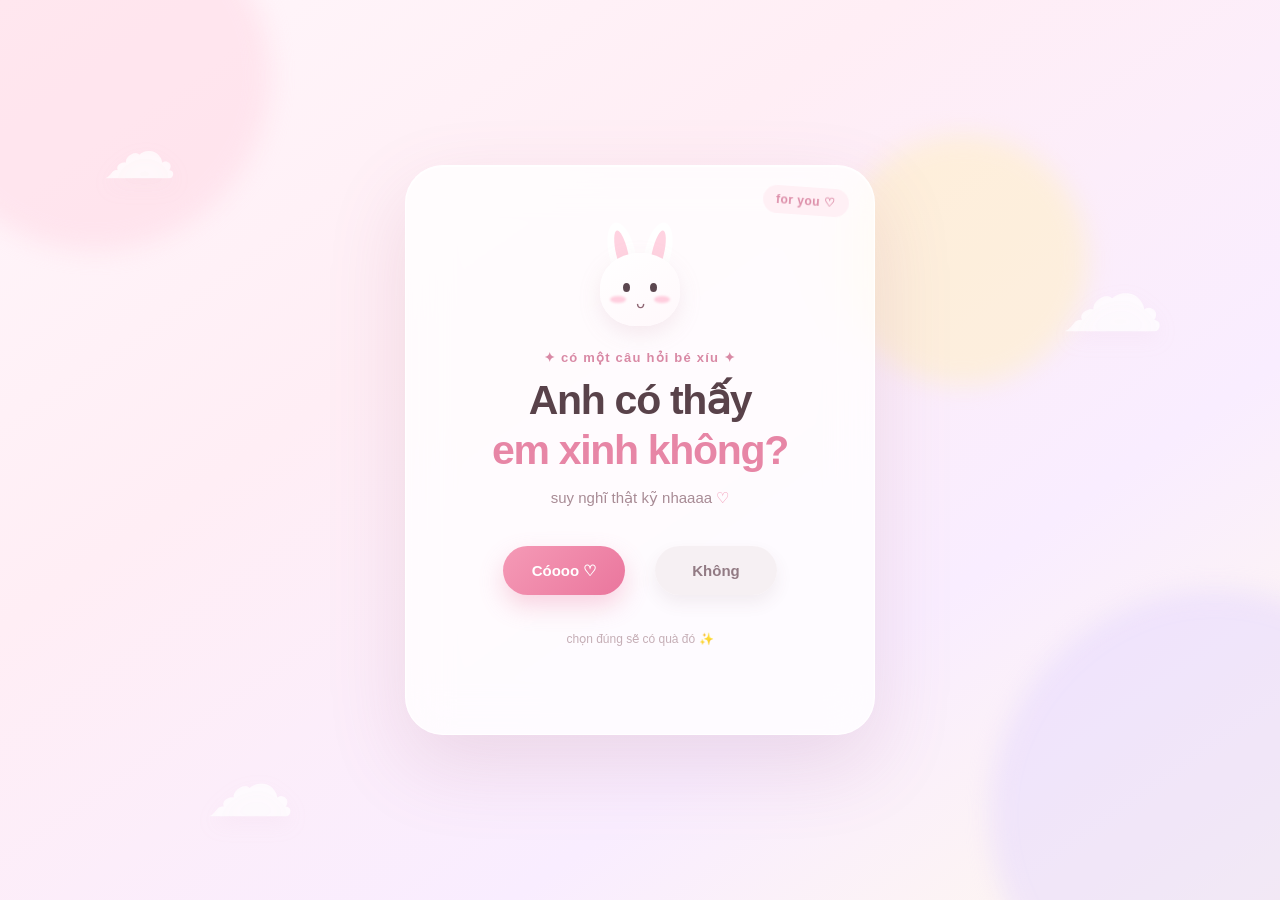
==== chans/chan-01/index.html @ 975bff27 "Initial chan collection" ====
<!DOCTYPE html>
<html lang="vi">

<head>
    <meta charset="UTF-8">

    <meta name="viewport" content="width=device-width, initial-scale=1.0">

    <title>Một câu hỏi nhỏ ♡</title>

    <link rel="stylesheet" href="style.css">
</head>

<body>

    <!-- BACKGROUND -->

    <div class="background">

        <div class="blob blob-1"></div>
        <div class="blob blob-2"></div>
        <div class="blob blob-3"></div>

        <div class="cloud cloud-1">☁</div>
        <div class="cloud cloud-2">☁</div>
        <div class="cloud cloud-3">☁</div>

    </div>


    <!-- FLOATING HEARTS / STARS -->

    <div id="floatingLayer" class="floating-layer"></div>


    <!-- CARD -->

    <main class="card" id="card">

        <div class="ribbon">
            for you ♡
        </div>


        <!-- QUESTION -->

        <section id="questionScreen" class="screen question-screen">

            <div class="bunny">

                <div class="ear ear-left"></div>
                <div class="ear ear-right"></div>

                <div class="bunny-face">

                    <div class="eye eye-left"></div>
                    <div class="eye eye-right"></div>

                    <div class="blush blush-left"></div>
                    <div class="blush blush-right"></div>

                    <div class="mouth">
                        ᴗ
                    </div>

                </div>

            </div>


            <p class="tiny-title">
                ✦ có một câu hỏi bé xíu ✦
            </p>


            <h1>
                Anh có thấy
                <span>em xinh không?</span>
            </h1>


            <p class="subtitle">
                suy nghĩ thật kỹ nhaaaa
                <span class="mini-heart">♡</span>
            </p>


            <div class="button-zone" id="buttonZone">

                <button class="yes-btn" id="yesBtn" type="button">
                    Cóooo ♡
                </button>


                <button class="no-btn" id="noBtn" type="button" aria-label="Không">
                    Không
                </button>

            </div>


            <p class="hint">
                chọn đúng sẽ có quà đó ✨
            </p>

        </section>


        <!-- RESULT -->

        <section id="resultScreen" class="screen result-screen hidden">

            <div class="success-icon">
                ♡
            </div>


            <p class="tiny-title">
                em biết màaa ♡
            </p>


            <h1 class="result-title">

                Đấy, biết ngay

                <span>
                    anh có mắt nhìn mà
                </span>

                ✨

            </h1>


            <!--
            Nếu muốn dùng ảnh:

            <div class="photo-wrapper">

                <img
                    src="images/photo.jpg"
                    alt="cute photo"
                    class="result-photo"
                >

                <div class="photo-tape">
                    ♡
                </div>

            </div>
            -->


            <div class="message-box">

                <span class="quote">
                    “
                </span>

                <p>
                    Cảm ơn vì đã lựa chọn
                    đáp án duy nhất được phép
                    lựa chọn nha =))
                </p>

                <span class="quote quote-end">
                    ”
                </span>

            </div>


            <p class="ending">

                em mãi ủng hộ anh ạ

                <span>
                    ૮ ˶ᵔ ᵕ ᵔ˶ ა
                </span>

            </p>


            <button class="again-btn" id="againBtn" type="button">
                chơi lại ♡
            </button>

        </section>

    </main>


    <script src="script.js"></script>

</body>

</html>
---- chans/chan-01/style.css ----
/* ==============================
   RESET
============================== */

* {
    box-sizing: border-box;
}

html,
body {
    width: 100%;
    min-height: 100%;
    margin: 0;
    padding: 0;
}

body {
    min-height: 100vh;

    display: flex;
    align-items: center;
    justify-content: center;

    overflow: hidden;

    font-family:
        "Nunito",
        "Avenir Next",
        -apple-system,
        BlinkMacSystemFont,
        "Segoe UI",
        sans-serif;

    color: #5d454f;

    background:
        linear-gradient(145deg,
            #fff7fb 0%,
            #ffeef5 35%,
            #f9edff 70%,
            #fff8ed 100%);
}


/* ==============================
   BACKGROUND
============================== */

.background {
    position: fixed;
    inset: 0;

    overflow: hidden;

    pointer-events: none;
}


.blob {
    position: absolute;

    border-radius: 50%;

    filter: blur(12px);

    opacity: 0.45;

    animation:
        blobMove 12s ease-in-out infinite alternate;
}


.blob-1 {
    width: 350px;
    height: 350px;

    top: -100px;
    left: -80px;

    background: #ffd3e1;
}


.blob-2 {
    width: 450px;
    height: 450px;

    right: -160px;
    bottom: -140px;

    background: #e2d4ff;

    animation-delay: -4s;
}


.blob-3 {
    width: 250px;
    height: 250px;

    right: 15%;
    top: 15%;

    background: #fff0b9;

    animation-delay: -7s;
}


@keyframes blobMove {

    from {
        transform:
            translate(0, 0) scale(1);
    }

    to {
        transform:
            translate(40px, 30px) scale(1.15);
    }
}


/* CLOUDS */

.cloud {
    position: absolute;

    color:
        rgba(255,
            255,
            255,
            0.72);

    filter:
        drop-shadow(0 8px 10px rgba(216,
                172,
                193,
                0.10));

    user-select: none;
}


.cloud-1 {
    top: 12%;
    left: 8%;

    font-size: 75px;

    animation:
        cloudFloat 12s ease-in-out infinite;
}


.cloud-2 {
    right: 9%;
    top: 26%;

    font-size: 105px;

    animation:
        cloudFloat 15s ease-in-out infinite reverse;
}


.cloud-3 {
    left: 16%;
    bottom: 7%;

    font-size: 90px;

    animation:
        cloudFloat 14s ease-in-out infinite;
}


@keyframes cloudFloat {

    0%,
    100% {
        transform:
            translateY(0) translateX(0);
    }

    50% {
        transform:
            translateY(-18px) translateX(15px);
    }
}


/* ==============================
   FLOATING DECORATION
============================== */

.floating-layer {
    position: fixed;

    inset: 0;

    overflow: hidden;

    pointer-events: none;
}


.float-item {
    position: absolute;

    bottom: -50px;

    opacity: 0;

    user-select: none;

    animation:
        floatUp linear forwards;
}


@keyframes floatUp {

    0% {
        opacity: 0;

        transform:
            translateY(0) rotate(0deg) scale(0.7);
    }

    15% {
        opacity: 0.7;
    }

    80% {
        opacity: 0.55;
    }

    100% {
        opacity: 0;

        transform:
            translateY(-115vh) rotate(25deg) scale(1.2);
    }
}


/* ==============================
   CARD
============================== */

.card {
    position: relative;

    z-index: 10;

    width: min(92vw, 470px);

    min-height: 570px;

    padding:
        55px 42px 38px;

    border:
        1px solid rgba(255,
            255,
            255,
            0.85);

    border-radius: 38px;

    background:
        rgba(255,
            255,
            255,
            0.78);

    backdrop-filter:
        blur(22px);

    -webkit-backdrop-filter:
        blur(22px);

    box-shadow:
        0 30px 80px rgba(164,
            94,
            127,
            0.16),
        inset 0 1px 1px rgba(255,
            255,
            255,
            0.9);

    text-align: center;

    /*
        Quan trọng:
        Không đặt overflow:hidden,
        vì nút Không được phép
        lòi ra card khoảng 12px.
    */
    overflow: visible;

    animation:
        cardEnter 0.9s cubic-bezier(.2,
            .8,
            .2,
            1);
}


@keyframes cardEnter {

    from {
        opacity: 0;

        transform:
            translateY(35px) scale(0.94);
    }

    to {
        opacity: 1;

        transform:
            translateY(0) scale(1);
    }
}


/* RIBBON */

.ribbon {
    position: absolute;

    top: 21px;
    right: 26px;

    padding:
        7px 13px;

    border-radius: 999px;

    background: #fff0f5;

    color: #dc8da8;

    font-size: 12px;
    font-weight: 700;

    letter-spacing: 0.5px;

    transform:
        rotate(4deg);
}


/* ==============================
   BUNNY
============================== */

.bunny {
    position: relative;

    width: 100px;
    height: 115px;

    margin:
        0 auto 14px;
}


.bunny-face {
    position: absolute;

    left: 10px;
    top: 32px;

    width: 80px;
    height: 73px;

    border-radius:
        48% 48% 45% 45%;

    background:
        linear-gradient(150deg,
            #fff,
            #fff8fb);

    box-shadow:
        0 8px 22px rgba(201,
            143,
            165,
            0.18);
}


.ear {
    position: absolute;

    width: 26px;
    height: 62px;

    top: 1px;

    border-radius:
        50% 50% 45% 45%;

    background: #fff;
}


.ear::after {
    content: "";

    position: absolute;

    inset:
        8px 7px;

    border-radius: 50%;

    background: #ffd3e1;
}


.ear-left {
    left: 19px;

    transform:
        rotate(-13deg);
}


.ear-right {
    right: 19px;

    transform:
        rotate(13deg);
}


.eye {
    position: absolute;

    top: 30px;

    width: 7px;
    height: 9px;

    border-radius: 50%;

    background: #5b474f;
}


.eye-left {
    left: 23px;
}


.eye-right {
    right: 23px;
}


.blush {
    position: absolute;

    top: 43px;

    width: 16px;
    height: 7px;

    border-radius: 50%;

    background:
        rgba(255,
            153,
            187,
            0.45);

    filter:
        blur(1px);
}


.blush-left {
    left: 10px;
}


.blush-right {
    right: 10px;
}


.mouth {
    position: absolute;

    left: 50%;
    top: 41px;

    transform:
        translateX(-50%);

    font-size: 15px;

    color: #8e6573;
}


/* ==============================
   TEXT
============================== */

.tiny-title {
    margin:
        3px 0 12px;

    color: #d989a5;

    font-size: 13px;
    font-weight: 700;

    letter-spacing: 1.2px;
}


h1 {
    margin: 0;

    color: #59424a;

    font-size:
        clamp(29px,
            7vw,
            41px);

    line-height: 1.15;

    letter-spacing: -1.3px;
}


h1 span {
    display: block;

    margin-top: 3px;

    color: #e786a6;
}


.subtitle {
    margin:
        15px 0 0;

    color: #a88b95;

    font-size: 15px;
}


.mini-heart {
    display: inline-block;

    color: #ef8aaa;

    animation:
        tinyHeartbeat 1s infinite;
}


@keyframes tinyHeartbeat {

    50% {
        transform:
            scale(1.25);
    }
}


/* ==============================
   BUTTON AREA
============================== */

.button-zone {
    position: relative;

    width: 290px;
    height: 112px;

    margin:
        29px auto 0;
}


button {
    font-family: inherit;

    border: none;

    -webkit-tap-highlight-color:
        transparent;
}


/*
    Chỉ chia sẻ kích thước.
    KHÔNG đặt pointer-events chung.
*/

.yes-btn,
.no-btn {
    position: absolute;

    width: 122px;
    height: 49px;

    top: 10px;

    border-radius: 999px;

    font-size: 15px;
    font-weight: 800;

    user-select: none;
}


/* ==============================
   YES
============================== */

.yes-btn {
    left: 8px;
    right: auto;

    color: white;

    background:
        linear-gradient(135deg,
            #f59ab6,
            #ea769d);

    box-shadow:
        0 11px 24px rgba(233,
            117,
            156,
            0.30);

    cursor: pointer;

    /*
       Cóooo click bình thường.
    */
    pointer-events: auto;

    z-index: 30;

    transition:
        transform 0.2s ease,
        box-shadow 0.2s ease;
}


.yes-btn:hover {
    transform:
        translateY(-2px) scale(1.07);

    box-shadow:
        0 15px 30px rgba(233,
            117,
            156,
            0.35);
}


.yes-btn:active {
    transform:
        scale(0.95);
}


/* ==============================
   NO
============================== */

.no-btn {
    left: auto;
    right: 8px;

    color: #927b84;

    background:
        rgba(246,
            240,
            243,
            0.97);

    box-shadow:
        0 8px 17px rgba(100,
            70,
            80,
            0.08);

    /*
       Rất quan trọng:

       Desktop không thể click/chạm
       trực tiếp vào nút Không.

       JS sẽ tự phát hiện vị trí chuột.
    */
    pointer-events: none;

    cursor: default;

    z-index: 999;

    /*
       Né rất nhanh.

       Mỗi lần JS chỉ dịch 58px,
       nhưng transition chỉ 70ms.
    */
    transition:
        left 0.07s cubic-bezier(.2, .85, .2, 1),
        top 0.07s cubic-bezier(.2, .85, .2, 1);

    will-change:
        left,
        top;
}


.hint {
    margin:
        -16px 0 0;

    color: #c5aeb6;

    font-size: 12px;
}


/* ==============================
   RESULT
============================== */

.hidden {
    display: none !important;
}


.result-screen {
    padding-top: 15px;
}


.success-icon {
    width: 92px;
    height: 92px;

    margin:
        5px auto 20px;

    display: flex;

    justify-content: center;
    align-items: center;

    border-radius: 50%;

    color: #eb83a5;

    font-size: 58px;

    background:
        linear-gradient(145deg,
            #fff0f6,
            #fff9fc);

    box-shadow:
        0 15px 35px rgba(232,
            129,
            164,
            0.18);

    animation:
        heartPulse 1.5s infinite;
}


@keyframes heartPulse {

    0%,
    100% {
        transform:
            scale(1);
    }

    50% {
        transform:
            scale(1.09);
    }
}


.result-title {
    font-size:
        clamp(27px,
            6vw,
            37px);
}


/* OPTIONAL PHOTO */

.photo-wrapper {
    position: relative;

    width: 180px;

    margin:
        25px auto 22px;

    transform:
        rotate(-3deg);

    animation:
        photoPop 0.75s cubic-bezier(.2,
            1.3,
            .3,
            1);
}


.result-photo {
    width: 180px;
    height: 180px;

    display: block;

    object-fit: cover;

    border:
        9px solid white;

    border-radius: 24px;

    box-shadow:
        0 18px 35px rgba(145,
            87,
            110,
            0.20);
}


.photo-tape {
    position: absolute;

    top: -13px;
    left: 50%;

    width: 68px;

    padding:
        5px 0;

    transform:
        translateX(-50%) rotate(3deg);

    background:
        rgba(255,
            218,
            229,
            0.88);

    color: #d87e9b;
}


@keyframes photoPop {

    from {
        opacity: 0;

        transform:
            scale(0.65) rotate(-10deg);
    }

    to {
        opacity: 1;

        transform:
            scale(1) rotate(-3deg);
    }
}


/* MESSAGE */

.message-box {
    position: relative;

    margin:
        27px auto 18px;

    padding:
        21px 26px;

    max-width: 320px;

    border-radius: 23px;

    color: #927782;

    background:
        rgba(255,
            242,
            247,
            0.82);

    font-size: 14px;

    line-height: 1.65;
}


.message-box p {
    margin: 0;
}


.quote {
    position: absolute;

    left: 10px;
    top: -9px;

    color: #e9a5ba;

    font-size: 42px;
}


.quote-end {
    left: auto;
    right: 10px;

    top: auto;
    bottom: -27px;
}


.ending {
    margin:
        19px 0 20px;

    color: #9c7b86;

    font-size: 15px;
}


.ending span {
    display: block;

    margin-top: 8px;

    color: #df8ca7;

    font-size: 20px;
}


.again-btn {
    padding:
        11px 22px;

    border-radius: 999px;

    background: #fff0f5;

    color: #dc83a0;

    font-weight: 700;

    cursor: pointer;

    transition:
        transform 0.2s ease;
}


.again-btn:hover {
    transform:
        scale(1.05);
}


/* ==============================
   CONFETTI
============================== */

.confetti {
    position: fixed;

    width: 10px;
    height: 10px;

    border-radius: 50%;

    pointer-events: none;

    z-index: 9999;

    animation:
        confettiFly 1.2s ease-out forwards;
}


@keyframes confettiFly {

    from {
        opacity: 1;

        transform:
            translate(0, 0) scale(1);
    }

    to {
        opacity: 0;

        transform:
            translate(var(--x),
                var(--y)) rotate(var(--r)) scale(0.4);
    }
}


/* ==============================
   MOBILE
============================== */

@media (max-width: 520px) {

    body {
        align-items: center;
    }


    .card {
        width: 90vw;

        min-height: 540px;

        padding:
            49px 23px 30px;

        border-radius: 31px;
    }


    .button-zone {
        width: 265px;
    }


    .yes-btn,
    .no-btn {
        width: 112px;
    }


    .cloud-2 {
        font-size: 70px;
    }

}


/* VERY SMALL PHONE */

@media (max-height: 670px) {

    .card {
        transform:
            scale(0.88);
    }

}
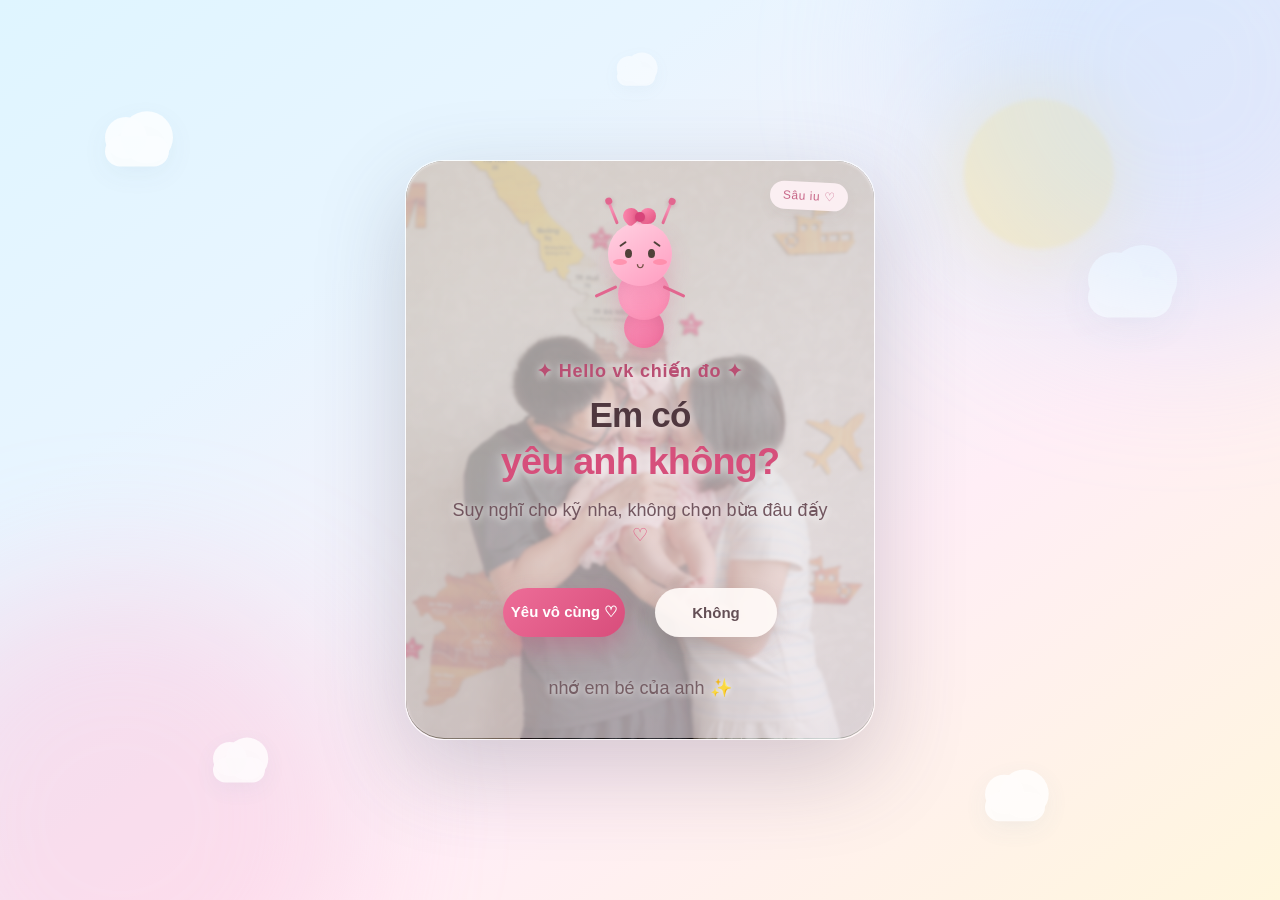
==== commit d44ce97d: "update" ====
--- a/chans/chan-01/index.html
+++ b/chans/chan-01/index.html
@@ -6,93 +6,144 @@
 
     <meta name="viewport" content="width=device-width, initial-scale=1.0">
 
-    <title>Một câu hỏi nhỏ ♡</title>
+    <title>Vk chiến đo ♡</title>
 
     <link rel="stylesheet" href="style.css">
 </head>
 
 <body>
 
-    <!-- BACKGROUND -->
-
-    <div class="background">
-
-        <div class="blob blob-1"></div>
-        <div class="blob blob-2"></div>
-        <div class="blob blob-3"></div>
-
-        <div class="cloud cloud-1">☁</div>
-        <div class="cloud cloud-2">☁</div>
-        <div class="cloud cloud-3">☁</div>
+    <!-- =========================
+         SKY BACKGROUND
+    ========================== -->
+
+    <div class="sky-background">
+
+        <div class="sun-glow"></div>
+
+        <div class="sky-cloud cloud-a">
+            <span></span>
+            <span></span>
+            <span></span>
+        </div>
+
+        <div class="sky-cloud cloud-b">
+            <span></span>
+            <span></span>
+            <span></span>
+        </div>
+
+        <div class="sky-cloud cloud-c">
+            <span></span>
+            <span></span>
+            <span></span>
+        </div>
+
+        <div class="sky-cloud cloud-d">
+            <span></span>
+            <span></span>
+            <span></span>
+        </div>
+
+        <div class="sky-cloud cloud-e">
+            <span></span>
+            <span></span>
+            <span></span>
+        </div>
 
     </div>
 
 
-    <!-- FLOATING HEARTS / STARS -->
+    <!-- =========================
+         FLOATING HEARTS / STARS
+    ========================== -->
 
     <div id="floatingLayer" class="floating-layer"></div>
 
 
-    <!-- CARD -->
+    <!-- =========================
+         CARD
+    ========================== -->
 
     <main class="card" id="card">
 
         <div class="ribbon">
-            for you ♡
-        </div>
-
-
-        <!-- QUESTION -->
+            Sâu iu ♡
+        </div>
+
+
+        <!-- =====================
+             QUESTION
+        ====================== -->
 
         <section id="questionScreen" class="screen question-screen">
 
-            <div class="bunny">
-
-                <div class="ear ear-left"></div>
-                <div class="ear ear-right"></div>
-
-                <div class="bunny-face">
-
-                    <div class="eye eye-left"></div>
-                    <div class="eye eye-right"></div>
-
-                    <div class="blush blush-left"></div>
-                    <div class="blush blush-right"></div>
-
-                    <div class="mouth">
+            <!-- CUTE WORM -->
+
+            <div class="worm-mascot">
+
+                <div class="worm-segment segment-tail"></div>
+                <div class="worm-segment segment-mid"></div>
+
+                <div class="worm-segment segment-head">
+
+                    <div class="worm-antenna antenna-left"></div>
+                    <div class="worm-antenna antenna-right"></div>
+
+                    <div class="worm-bow">
+                        <span></span>
+                        <span></span>
+                        <i></i>
+                    </div>
+
+                    <div class="worm-eye worm-eye-left"></div>
+                    <div class="worm-eye worm-eye-right"></div>
+
+                    <div class="worm-lash lash-left"></div>
+                    <div class="worm-lash lash-right"></div>
+
+                    <div class="worm-blush blush-left"></div>
+                    <div class="worm-blush blush-right"></div>
+
+                    <div class="worm-mouth">
                         ᴗ
                     </div>
 
                 </div>
 
+                <div class="worm-arm arm-left"></div>
+                <div class="worm-arm arm-right"></div>
+
             </div>
 
 
             <p class="tiny-title">
-                ✦ có một câu hỏi bé xíu ✦
+                ✦ Hello vk chiến đo ✦
             </p>
 
 
             <h1>
-                Anh có thấy
-                <span>em xinh không?</span>
+                Em có
+                <span>yêu anh không?</span>
             </h1>
 
 
             <p class="subtitle">
-                suy nghĩ thật kỹ nhaaaa
+                Suy nghĩ cho kỹ nha, không chọn bừa đâu đấy
                 <span class="mini-heart">♡</span>
             </p>
 
 
+            <!-- BUTTONS -->
+
             <div class="button-zone" id="buttonZone">
 
                 <button class="yes-btn" id="yesBtn" type="button">
-                    Cóooo ♡
+                    Yêu vô cùng ♡
                 </button>
 
 
-                <button class="no-btn" id="noBtn" type="button" aria-label="Không">
+                <button class="no-btn" id="noBtn" type="button">
                     Không
                 </button>
 
@@ -100,13 +151,15 @@
 
 
             <p class="hint">
-                chọn đúng sẽ có quà đó ✨
+                nhớ em bé của anh ✨
             </p>
 
         </section>
 
 
-        <!-- RESULT -->
+        <!-- =====================
+             RESULT
+        ====================== -->
 
         <section id="resultScreen" class="screen result-screen hidden">
 
@@ -116,40 +169,21 @@
 
 
             <p class="tiny-title">
-                em biết màaa ♡
+                biết ngay màaa ♡
             </p>
 
 
             <h1 class="result-title">
 
-                Đấy, biết ngay
+                Anh biết
 
                 <span>
-                    anh có mắt nhìn mà
+                    em yêu anh nhất
                 </span>
 
                 ✨
 
             </h1>
-
-
-            <!--
-            Nếu muốn dùng ảnh:
-
-            <div class="photo-wrapper">
-
-                <img
-                    src="images/photo.jpg"
-                    alt="cute photo"
-                    class="result-photo"
-                >
-
-                <div class="photo-tape">
-                    ♡
-                </div>
-
-            </div>
-            -->
 
 
             <div class="message-box">
@@ -159,9 +193,7 @@
                 </span>
 
                 <p>
-                    Cảm ơn vì đã lựa chọn
-                    đáp án duy nhất được phép
-                    lựa chọn nha =))
+                    Cảm ơn em vì vẫn luôn ở đây ♡
                 </p>
 
                 <span class="quote quote-end">
@@ -173,7 +205,7 @@
 
             <p class="ending">
 
-                em mãi ủng hộ anh ạ
+                ckdeptraivodoicuaem
 
                 <span>
                     ૮ ˶ᵔ ᵕ ᵔ˶ ა
--- a/chans/chan-01/style.css
+++ b/chans/chan-01/style.css
@@ -18,8 +18,10 @@
     min-height: 100vh;
 
     display: flex;
+    justify-content: center;
     align-items: center;
-    justify-content: center;
+
+    position: relative;
 
     overflow: hidden;
 
@@ -31,167 +33,247 @@
         "Segoe UI",
         sans-serif;
 
-    color: #5d454f;
+    color: #513d46;
+
+    background: #dff4ff;
+}
+
+
+/* ==============================
+   SKY BACKGROUND
+============================== */
+
+.sky-background {
+    position: fixed;
+
+    inset: 0;
+
+    z-index: 0;
+
+    overflow: hidden;
+
+    pointer-events: none;
 
     background:
         linear-gradient(145deg,
-            #fff7fb 0%,
-            #ffeef5 35%,
-            #f9edff 70%,
-            #fff8ed 100%);
-}
-
-
-/* ==============================
-   BACKGROUND
-============================== */
-
-.background {
-    position: fixed;
-    inset: 0;
-
-    overflow: hidden;
-
-    pointer-events: none;
-}
-
-
-.blob {
-    position: absolute;
+            #dff5ff 0%,
+            #e8f5ff 28%,
+            #ffeef6 65%,
+            #fff6dd 100%);
+}
+
+
+/* soft pastel lights */
+
+.sky-background::before {
+    content: "";
+
+    position: absolute;
+
+    width: 480px;
+    height: 480px;
+
+    left: -120px;
+    bottom: -160px;
 
     border-radius: 50%;
 
-    filter: blur(12px);
-
-    opacity: 0.45;
+    background:
+        rgba(255, 181, 211, 0.32);
+
+    filter: blur(70px);
+}
+
+
+.sky-background::after {
+    content: "";
+
+    position: absolute;
+
+    width: 500px;
+    height: 500px;
+
+    right: -150px;
+    top: -180px;
+
+    border-radius: 50%;
+
+    background:
+        rgba(188, 220, 255, 0.42);
+
+    filter: blur(80px);
+}
+
+
+/* SUN */
+
+.sun-glow {
+    position: absolute;
+
+    right: 13%;
+    top: 11%;
+
+    width: 150px;
+    height: 150px;
+
+    border-radius: 50%;
+
+    background:
+        rgba(255, 232, 157, 0.55);
+
+    box-shadow:
+        0 0 80px rgba(255, 225, 148, 0.55);
+
+    filter: blur(2px);
 
     animation:
-        blobMove 12s ease-in-out infinite alternate;
-}
-
-
-.blob-1 {
-    width: 350px;
-    height: 350px;
-
-    top: -100px;
-    left: -80px;
-
-    background: #ffd3e1;
-}
-
-
-.blob-2 {
-    width: 450px;
-    height: 450px;
-
-    right: -160px;
-    bottom: -140px;
-
-    background: #e2d4ff;
-
-    animation-delay: -4s;
-}
-
-
-.blob-3 {
-    width: 250px;
-    height: 250px;
-
-    right: 15%;
-    top: 15%;
-
-    background: #fff0b9;
-
-    animation-delay: -7s;
-}
-
-
-@keyframes blobMove {
-
-    from {
-        transform:
-            translate(0, 0) scale(1);
-    }
-
-    to {
-        transform:
-            translate(40px, 30px) scale(1.15);
-    }
-}
-
-
-/* CLOUDS */
-
-.cloud {
-    position: absolute;
-
-    color:
-        rgba(255,
-            255,
-            255,
-            0.72);
-
-    filter:
-        drop-shadow(0 8px 10px rgba(216,
-                172,
-                193,
-                0.10));
-
-    user-select: none;
-}
-
-
-.cloud-1 {
-    top: 12%;
-    left: 8%;
-
-    font-size: 75px;
-
-    animation:
-        cloudFloat 12s ease-in-out infinite;
-}
-
-
-.cloud-2 {
-    right: 9%;
-    top: 26%;
-
-    font-size: 105px;
-
-    animation:
-        cloudFloat 15s ease-in-out infinite reverse;
-}
-
-
-.cloud-3 {
-    left: 16%;
-    bottom: 7%;
-
-    font-size: 90px;
-
-    animation:
-        cloudFloat 14s ease-in-out infinite;
-}
-
-
-@keyframes cloudFloat {
+        sunFloat 7s ease-in-out infinite;
+}
+
+
+@keyframes sunFloat {
 
     0%,
     100% {
         transform:
-            translateY(0) translateX(0);
+            translateY(0);
     }
 
     50% {
         transform:
-            translateY(-18px) translateX(15px);
+            translateY(-12px);
     }
 }
 
 
 /* ==============================
-   FLOATING DECORATION
+   CLOUDS
+============================== */
+
+.sky-cloud {
+    position: absolute;
+
+    width: 120px;
+    height: 55px;
+
+    opacity: 0.82;
+
+    animation:
+        cloudDrift 10s ease-in-out infinite;
+
+    filter:
+        drop-shadow(0 10px 16px rgba(108, 149, 177, 0.10));
+}
+
+
+.sky-cloud span {
+    position: absolute;
+
+    display: block;
+
+    background:
+        rgba(255, 255, 255, 0.94);
+
+    border-radius: 999px;
+}
+
+
+.sky-cloud span:nth-child(1) {
+    width: 80px;
+    height: 38px;
+
+    left: 20px;
+    bottom: 0;
+}
+
+
+.sky-cloud span:nth-child(2) {
+    width: 52px;
+    height: 52px;
+
+    left: 20px;
+    bottom: 10px;
+}
+
+
+.sky-cloud span:nth-child(3) {
+    width: 65px;
+    height: 65px;
+
+    right: 15px;
+    bottom: 4px;
+}
+
+
+.cloud-a {
+    left: 6%;
+    top: 13%;
+
+    transform: scale(0.8);
+
+    animation-delay: -3s;
+}
+
+
+.cloud-b {
+    right: 7%;
+    top: 29%;
+
+    transform: scale(1.05);
+
+    animation-delay: -6s;
+}
+
+
+.cloud-c {
+    left: 14%;
+    bottom: 12%;
+
+    transform: scale(0.65);
+
+    animation-delay: -1s;
+}
+
+
+.cloud-d {
+    right: 16%;
+    bottom: 8%;
+
+    transform: scale(0.75);
+
+    animation-delay: -8s;
+}
+
+
+.cloud-e {
+    left: 45%;
+    top: 5%;
+
+    transform: scale(0.48);
+
+    opacity: 0.55;
+
+    animation-delay: -4s;
+}
+
+
+@keyframes cloudDrift {
+
+    0%,
+    100% {
+        margin-top: 0;
+        margin-left: 0;
+    }
+
+    50% {
+        margin-top: -12px;
+        margin-left: 14px;
+    }
+}
+
+
+/* ==============================
+   FLOATING HEARTS
 ============================== */
 
 .floating-layer {
@@ -199,6 +281,8 @@
 
     inset: 0;
 
+    z-index: 5;
+
     overflow: hidden;
 
     pointer-events: none;
@@ -213,6 +297,11 @@
     opacity: 0;
 
     user-select: none;
+
+    pointer-events: none;
+
+    text-shadow:
+        0 2px 10px rgba(255, 255, 255, 0.6);
 
     animation:
         floatUp linear forwards;
@@ -229,32 +318,33 @@
     }
 
     15% {
-        opacity: 0.7;
+        opacity: 0.75;
     }
 
     80% {
-        opacity: 0.55;
+        opacity: 0.6;
     }
 
     100% {
         opacity: 0;
 
         transform:
-            translateY(-115vh) rotate(25deg) scale(1.2);
+            translateY(-115vh) rotate(28deg) scale(1.25);
     }
 }
 
 
 /* ==============================
-   CARD
+   CARD WITH PHOTO BACKGROUND
 ============================== */
 
 .card {
     position: relative;
 
-    z-index: 10;
-
-    width: min(92vw, 470px);
+    z-index: 20;
+
+    width:
+        min(92vw, 470px);
 
     min-height: 570px;
 
@@ -262,50 +352,79 @@
         55px 42px 38px;
 
     border:
-        1px solid rgba(255,
-            255,
-            255,
-            0.85);
+        1px solid rgba(255, 255, 255, 0.75);
 
     border-radius: 38px;
 
-    background:
-        rgba(255,
-            255,
-            255,
-            0.78);
+    text-align: center;
+
+    overflow: visible;
+
+    box-shadow:
+        0 30px 90px rgba(76, 74, 91, 0.24);
+
+    animation:
+        cardEnter 0.9s cubic-bezier(.2, .8, .2, 1);
+
+    isolation: isolate;
+}
+
+
+/*
+   ẢNH background.JPG
+*/
+
+.card::before {
+    content: "";
+
+    position: absolute;
+
+    inset: 0;
+
+    z-index: -2;
+
+    border-radius: inherit;
+
+    background-image:
+        url("images/background.JPG");
+
+    background-size:
+        cover;
+
+    background-position:
+        center center;
+
+    background-repeat:
+        no-repeat;
+}
+
+
+/*
+   Overlay giúp chữ dễ đọc
+   nhưng vẫn nhìn thấy ảnh.
+*/
+
+.card::after {
+    content: "";
+
+    position: absolute;
+
+    inset: 0;
+
+    z-index: -1;
+
+    border-radius: inherit;
+
+    background:
+        linear-gradient(145deg,
+            rgba(255, 250, 248, 0.64),
+            rgba(255, 239, 247, 0.58));
 
     backdrop-filter:
-        blur(22px);
+        blur(1.6px);
 
     -webkit-backdrop-filter:
-        blur(22px);
-
-    box-shadow:
-        0 30px 80px rgba(164,
-            94,
-            127,
-            0.16),
-        inset 0 1px 1px rgba(255,
-            255,
-            255,
-            0.9);
-
-    text-align: center;
-
-    /*
-        Quan trọng:
-        Không đặt overflow:hidden,
-        vì nút Không được phép
-        lòi ra card khoảng 12px.
-    */
-    overflow: visible;
-
-    animation:
-        cardEnter 0.9s cubic-bezier(.2,
-            .8,
-            .2,
-            1);
+        blur(1.6px);
 }
 
 
@@ -327,7 +446,9 @@
 }
 
 
-/* RIBBON */
+/* ==============================
+   RIBBON
+============================== */
 
 .ribbon {
     position: absolute;
@@ -340,172 +461,390 @@
 
     border-radius: 999px;
 
-    background: #fff0f5;
-
-    color: #dc8da8;
+    background:
+        rgba(255, 242, 247, 0.90);
+
+    color:
+        #c76687;
 
     font-size: 12px;
-    font-weight: 700;
+    font-weight: 400;
 
     letter-spacing: 0.5px;
 
-    transform:
-        rotate(4deg);
+    box-shadow:
+        0 5px 15px rgba(112, 78, 88, 0.06);
+
+    transform:
+        rotate(3deg);
 }
 
 
 /* ==============================
-   BUNNY
+   CUTE WORM
 ============================== */
 
-.bunny {
+.worm-mascot {
     position: relative;
 
-    width: 100px;
-    height: 115px;
+    width: 104px;
+    height: 130px;
 
     margin:
-        0 auto 14px;
-}
-
-
-.bunny-face {
-    position: absolute;
-
-    left: 10px;
-    top: 32px;
-
-    width: 80px;
-    height: 73px;
+        6px auto 8px;
+
+    animation:
+        wormWiggle 2.8s ease-in-out infinite;
+}
+
+
+.worm-segment {
+    position: absolute;
+
+    border-radius: 50%;
+}
+
+
+.segment-tail {
+    left: 36px;
+    top: 86px;
+
+    width: 40px;
+    height: 40px;
+
+    background:
+        linear-gradient(145deg,
+            #ff9fc3,
+            #ef6d9c);
+
+    box-shadow:
+        0 10px 20px rgba(216, 77, 123, 0.20),
+        inset 0 8px 12px rgba(150, 40, 80, 0.14);
+}
+
+
+.segment-mid {
+    left: 30px;
+    top: 46px;
+
+    width: 52px;
+    height: 52px;
+
+    background:
+        linear-gradient(145deg,
+            #ffb8d4,
+            #fa86ae);
+
+    box-shadow:
+        0 10px 22px rgba(216, 77, 123, 0.20),
+        inset 0 8px 12px rgba(150, 40, 80, 0.12);
+}
+
+
+.segment-head {
+    left: 20px;
+    top: 0;
+
+    width: 64px;
+    height: 64px;
+
+    background:
+        linear-gradient(145deg,
+            #ffd2e2,
+            #ff9cc0);
+
+    box-shadow:
+        0 10px 22px rgba(216, 77, 123, 0.20);
+}
+
+
+/* antennae */
+
+.worm-antenna {
+    position: absolute;
+
+    top: -20px;
+
+    width: 3px;
+    height: 22px;
+
+    border-radius: 999px;
+
+    background:
+        linear-gradient(180deg,
+            #ff9dc0,
+            #e2668f);
+}
+
+
+.worm-antenna::after {
+    content: "";
+
+    position: absolute;
+
+    top: -6px;
+    left: 50%;
+
+    transform:
+        translateX(-50%);
+
+    width: 7px;
+    height: 7px;
+
+    border-radius: 50%;
+
+    background: #e2668f;
+
+    box-shadow:
+        0 2px 4px rgba(150, 40, 80, 0.25);
+}
+
+
+.antenna-left {
+    left: 8px;
+
+    transform-origin: bottom center;
+
+    transform:
+        rotate(-22deg);
+}
+
+
+.antenna-right {
+    right: 8px;
+
+    transform-origin: bottom center;
+
+    transform:
+        rotate(22deg);
+}
+
+
+/* bow */
+
+.worm-bow {
+    position: absolute;
+
+    top: -15px;
+    left: 50%;
+
+    transform:
+        translateX(-50%);
+
+    width: 34px;
+    height: 20px;
+
+    z-index: 5;
+}
+
+
+.worm-bow span {
+    position: absolute;
+
+    top: 1px;
+
+    width: 16px;
+    height: 16px;
 
     border-radius:
-        48% 48% 45% 45%;
-
-    background:
-        linear-gradient(150deg,
-            #fff,
-            #fff8fb);
+        50% 50% 50% 4px;
+
+    background:
+        linear-gradient(135deg,
+            #ff8fb4,
+            #e0507e);
+}
+
+
+.worm-bow span:first-child {
+    left: 0;
+
+    transform:
+        rotate(-40deg);
+}
+
+
+.worm-bow span:last-child {
+    right: 0;
+
+    transform:
+        rotate(40deg) scaleX(-1);
+}
+
+
+.worm-bow i {
+    position: absolute;
+
+    top: 5px;
+    left: 50%;
+
+    transform:
+        translateX(-50%);
+
+    width: 10px;
+    height: 10px;
+
+    border-radius: 50%;
+
+    background: #d8447a;
 
     box-shadow:
-        0 8px 22px rgba(201,
-            143,
-            165,
-            0.18);
-}
-
-
-.ear {
-    position: absolute;
-
-    width: 26px;
-    height: 62px;
-
-    top: 1px;
-
-    border-radius:
-        50% 50% 45% 45%;
-
-    background: #fff;
-}
-
-
-.ear::after {
-    content: "";
-
-    position: absolute;
-
-    inset:
-        8px 7px;
-
-    border-radius: 50%;
-
-    background: #ffd3e1;
-}
-
-
-.ear-left {
-    left: 19px;
-
-    transform:
-        rotate(-13deg);
-}
-
-
-.ear-right {
-    right: 19px;
-
-    transform:
-        rotate(13deg);
-}
-
-
-.eye {
-    position: absolute;
-
-    top: 30px;
+        0 1px 3px rgba(150, 40, 80, 0.3);
+}
+
+
+.worm-eye {
+    position: absolute;
+
+    top: 27px;
 
     width: 7px;
     height: 9px;
 
     border-radius: 50%;
 
-    background: #5b474f;
-}
-
-
-.eye-left {
-    left: 23px;
-}
-
-
-.eye-right {
-    right: 23px;
-}
-
-
-.blush {
-    position: absolute;
-
-    top: 43px;
-
-    width: 16px;
-    height: 7px;
+    background:
+        #4f4139;
+
+    z-index: 4;
+}
+
+
+.worm-eye-left {
+    left: 17px;
+}
+
+
+.worm-eye-right {
+    right: 17px;
+}
+
+
+.worm-lash {
+    position: absolute;
+
+    top: 21px;
+
+    width: 8px;
+    height: 2px;
+
+    border-radius: 999px;
+
+    background:
+        #4f4139;
+
+    z-index: 4;
+}
+
+
+.lash-left {
+    left: 11px;
+
+    transform:
+        rotate(-35deg);
+}
+
+
+.lash-right {
+    right: 11px;
+
+    transform:
+        rotate(35deg);
+}
+
+
+.worm-blush {
+    position: absolute;
+
+    top: 37px;
+
+    width: 14px;
+    height: 6px;
 
     border-radius: 50%;
 
     background:
-        rgba(255,
-            153,
-            187,
-            0.45);
-
-    filter:
-        blur(1px);
+        rgba(255, 127, 157, 0.65);
+
+    filter: blur(0.5px);
+
+    z-index: 4;
 }
 
 
 .blush-left {
-    left: 10px;
+    left: 5px;
 }
 
 
 .blush-right {
-    right: 10px;
-}
-
-
-.mouth {
+    right: 5px;
+}
+
+
+.worm-mouth {
     position: absolute;
 
     left: 50%;
-    top: 41px;
+    top: 33px;
 
     transform:
         translateX(-50%);
 
-    font-size: 15px;
-
-    color: #8e6573;
+    color:
+        #745347;
+
+    font-size: 14px;
+
+    z-index: 4;
+}
+
+
+/* little arms */
+
+.worm-arm {
+    position: absolute;
+
+    width: 24px;
+    height: 3px;
+
+    top: 68px;
+
+    border-radius: 999px;
+
+    background:
+        #e2668f;
+}
+
+
+.arm-left {
+    left: 6px;
+
+    transform:
+        rotate(-25deg);
+}
+
+
+.arm-right {
+    right: 6px;
+
+    transform:
+        rotate(25deg);
+}
+
+
+@keyframes wormWiggle {
+
+    0%,
+    100% {
+        transform:
+            translateY(0) rotate(-3deg);
+    }
+
+    50% {
+        transform:
+            translateY(-9px) rotate(3deg);
+    }
 }
 
 
@@ -513,32 +852,44 @@
    TEXT
 ============================== */
 
+/* Hello Vân */
+
 .tiny-title {
     margin:
         3px 0 12px;
 
-    color: #d989a5;
-
-    font-size: 13px;
+    color: #b94f73;
+
+    font-size: 18px;
+
     font-weight: 700;
 
-    letter-spacing: 1.2px;
+    letter-spacing: 0.8px;
+
+    text-shadow:
+        0 1px 8px rgba(255, 255, 255, 0.9);
 }
 
 
 h1 {
     margin: 0;
 
-    color: #59424a;
+    color:
+        #50383f;
 
     font-size:
-        clamp(29px,
-            7vw,
-            41px);
-
-    line-height: 1.15;
-
-    letter-spacing: -1.3px;
+        clamp(26px,
+            4.2vw,
+            35px);
+
+    line-height: 1.18;
+
+    letter-spacing: -0.8px;
+
+    font-weight: 700;
+
+    text-shadow:
+        0 2px 12px rgba(255, 255, 255, 0.92);
 }
 
 
@@ -547,24 +898,39 @@
 
     margin-top: 3px;
 
-    color: #e786a6;
-}
-
+    color:
+        #d64f7b;
+
+    font-size: 1.08em;
+
+    font-weight: 700;
+}
+
+
+/* suy nghĩ thật kỹ nhaaaa */
 
 .subtitle {
     margin:
         15px 0 0;
 
-    color: #a88b95;
-
-    font-size: 15px;
+    color: #72565f;
+
+    font-size: 18px;
+
+    font-weight: 500;
+
+    line-height: 1.4;
+
+    text-shadow:
+        0 1px 7px rgba(255, 255, 255, 0.95);
 }
 
 
 .mini-heart {
     display: inline-block;
 
-    color: #ef8aaa;
+    color:
+        #e24f80;
 
     animation:
         tinyHeartbeat 1s infinite;
@@ -581,7 +947,7 @@
 
 
 /* ==============================
-   BUTTON AREA
+   BUTTONS
 ============================== */
 
 .button-zone {
@@ -605,11 +971,6 @@
 }
 
 
-/*
-    Chỉ chia sẻ kích thước.
-    KHÔNG đặt pointer-events chung.
-*/
-
 .yes-btn,
 .no-btn {
     position: absolute;
@@ -622,38 +983,31 @@
     border-radius: 999px;
 
     font-size: 15px;
-    font-weight: 800;
+    font-weight: 900;
 
     user-select: none;
 }
 
 
-/* ==============================
-   YES
-============================== */
+/* YES */
 
 .yes-btn {
     left: 8px;
     right: auto;
 
-    color: white;
+    color:
+        white;
 
     background:
         linear-gradient(135deg,
-            #f59ab6,
-            #ea769d);
+            #ed6d98,
+            #d84d7b);
 
     box-shadow:
-        0 11px 24px rgba(233,
-            117,
-            156,
-            0.30);
+        0 11px 24px rgba(201, 66, 112, 0.31);
 
     cursor: pointer;
 
-    /*
-       Cóooo click bình thường.
-    */
     pointer-events: auto;
 
     z-index: 30;
@@ -669,10 +1023,7 @@
         translateY(-2px) scale(1.07);
 
     box-shadow:
-        0 15px 30px rgba(233,
-            117,
-            156,
-            0.35);
+        0 15px 30px rgba(201, 66, 112, 0.38);
 }
 
 
@@ -682,50 +1033,30 @@
 }
 
 
-/* ==============================
-   NO
-============================== */
+/* NO */
 
 .no-btn {
     left: auto;
     right: 8px;
 
-    color: #927b84;
-
-    background:
-        rgba(246,
-            240,
-            243,
-            0.97);
+    color:
+        #644f55;
+
+    background:
+        rgba(255, 250, 248, 0.92);
 
     box-shadow:
-        0 8px 17px rgba(100,
-            70,
-            80,
-            0.08);
-
-    /*
-       Rất quan trọng:
-
-       Desktop không thể click/chạm
-       trực tiếp vào nút Không.
-
-       JS sẽ tự phát hiện vị trí chuột.
-    */
-    pointer-events: none;
-
-    cursor: default;
-
-    z-index: 999;
-
-    /*
-       Né rất nhanh.
-
-       Mỗi lần JS chỉ dịch 58px,
-       nhưng transition chỉ 70ms.
-    */
+        0 8px 20px rgba(74, 54, 61, 0.16);
+
+    pointer-events:
+        none;
+
+    z-index:
+        999;
+
     transition:
         left 0.07s cubic-bezier(.2, .85, .2, 1),
+
         top 0.07s cubic-bezier(.2, .85, .2, 1);
 
     will-change:
@@ -734,13 +1065,24 @@
 }
 
 
+/* những dòng tin nhắn đầu tiên */
+
 .hint {
     margin:
-        -16px 0 0;
-
-    color: #c5aeb6;
-
-    font-size: 12px;
+        -14px 0 0;
+
+    color: #71585f;
+
+    font-size: 18px;
+
+    font-weight: 500;
+
+    line-height: 1.4;
+
+    opacity: 0.92;
+
+    text-shadow:
+        0 1px 6px rgba(255, 255, 255, 0.95);
 }
 
 
@@ -749,12 +1091,14 @@
 ============================== */
 
 .hidden {
-    display: none !important;
+    display:
+        none !important;
 }
 
 
 .result-screen {
-    padding-top: 15px;
+    padding-top:
+        15px;
 }
 
 
@@ -772,20 +1116,16 @@
 
     border-radius: 50%;
 
-    color: #eb83a5;
+    color:
+        #d94f7d;
 
     font-size: 58px;
 
     background:
-        linear-gradient(145deg,
-            #fff0f6,
-            #fff9fc);
+        rgba(255, 245, 248, 0.90);
 
     box-shadow:
-        0 15px 35px rgba(232,
-            129,
-            164,
-            0.18);
+        0 15px 35px rgba(194, 85, 122, 0.22);
 
     animation:
         heartPulse 1.5s infinite;
@@ -815,91 +1155,9 @@
 }
 
 
-/* OPTIONAL PHOTO */
-
-.photo-wrapper {
-    position: relative;
-
-    width: 180px;
-
-    margin:
-        25px auto 22px;
-
-    transform:
-        rotate(-3deg);
-
-    animation:
-        photoPop 0.75s cubic-bezier(.2,
-            1.3,
-            .3,
-            1);
-}
-
-
-.result-photo {
-    width: 180px;
-    height: 180px;
-
-    display: block;
-
-    object-fit: cover;
-
-    border:
-        9px solid white;
-
-    border-radius: 24px;
-
-    box-shadow:
-        0 18px 35px rgba(145,
-            87,
-            110,
-            0.20);
-}
-
-
-.photo-tape {
-    position: absolute;
-
-    top: -13px;
-    left: 50%;
-
-    width: 68px;
-
-    padding:
-        5px 0;
-
-    transform:
-        translateX(-50%) rotate(3deg);
-
-    background:
-        rgba(255,
-            218,
-            229,
-            0.88);
-
-    color: #d87e9b;
-}
-
-
-@keyframes photoPop {
-
-    from {
-        opacity: 0;
-
-        transform:
-            scale(0.65) rotate(-10deg);
-    }
-
-    to {
-        opacity: 1;
-
-        transform:
-            scale(1) rotate(-3deg);
-    }
-}
-
-
-/* MESSAGE */
+/* ==============================
+   MESSAGE
+============================== */
 
 .message-box {
     position: relative;
@@ -910,21 +1168,29 @@
     padding:
         21px 26px;
 
-    max-width: 320px;
-
-    border-radius: 23px;
-
-    color: #927782;
-
-    background:
-        rgba(255,
-            242,
-            247,
-            0.82);
-
-    font-size: 14px;
-
-    line-height: 1.65;
+    max-width:
+        320px;
+
+    border-radius:
+        23px;
+
+    color:
+        #604951;
+
+    background:
+        rgba(255, 248, 248, 0.82);
+
+    box-shadow:
+        0 10px 26px rgba(80, 56, 65, 0.10);
+
+    font-size:
+        18px;
+
+    font-weight:
+        600;
+
+    line-height:
+        1.65;
 }
 
 
@@ -939,7 +1205,8 @@
     left: 10px;
     top: -9px;
 
-    color: #e9a5ba;
+    color:
+        #d66b91;
 
     font-size: 42px;
 }
@@ -958,9 +1225,13 @@
     margin:
         19px 0 20px;
 
-    color: #9c7b86;
-
-    font-size: 15px;
+    color:
+        #624c53;
+
+    font-size: 18px;
+
+    font-weight:
+        600;
 }
 
 
@@ -969,7 +1240,8 @@
 
     margin-top: 8px;
 
-    color: #df8ca7;
+    color:
+        #cf557d;
 
     font-size: 20px;
 }
@@ -979,15 +1251,23 @@
     padding:
         11px 22px;
 
-    border-radius: 999px;
-
-    background: #fff0f5;
-
-    color: #dc83a0;
-
-    font-weight: 700;
-
-    cursor: pointer;
+    border-radius:
+        999px;
+
+    background:
+        rgba(255, 244, 248, 0.92);
+
+    color:
+        #bc4d72;
+
+    font-weight:
+        500;
+
+    cursor:
+        pointer;
+
+    box-shadow:
+        0 7px 18px rgba(102, 66, 79, 0.12);
 
     transition:
         transform 0.2s ease;
@@ -1046,11 +1326,6 @@
 
 @media (max-width: 520px) {
 
-    body {
-        align-items: center;
-    }
-
-
     .card {
         width: 90vw;
 
@@ -1063,25 +1338,50 @@
     }
 
 
+    /*
+       Trên mobile ảnh card vẫn là ảnh dọc.
+    */
+
+    .card::before {
+        background-position:
+            center center;
+    }
+
+
     .button-zone {
-        width: 265px;
+        width:
+            265px;
     }
 
 
     .yes-btn,
     .no-btn {
-        width: 112px;
-    }
-
-
-    .cloud-2 {
-        font-size: 70px;
-    }
-
-}
-
-
-/* VERY SMALL PHONE */
+        width:
+            112px;
+    }
+
+
+    .worm-mascot {
+        transform:
+            scale(0.92);
+    }
+
+
+    .cloud-b {
+        right: -4%;
+    }
+
+
+    .cloud-a {
+        left: -4%;
+    }
+
+}
+
+
+/* ==============================
+   VERY SMALL PHONE
+============================== */
 
 @media (max-height: 670px) {
 
